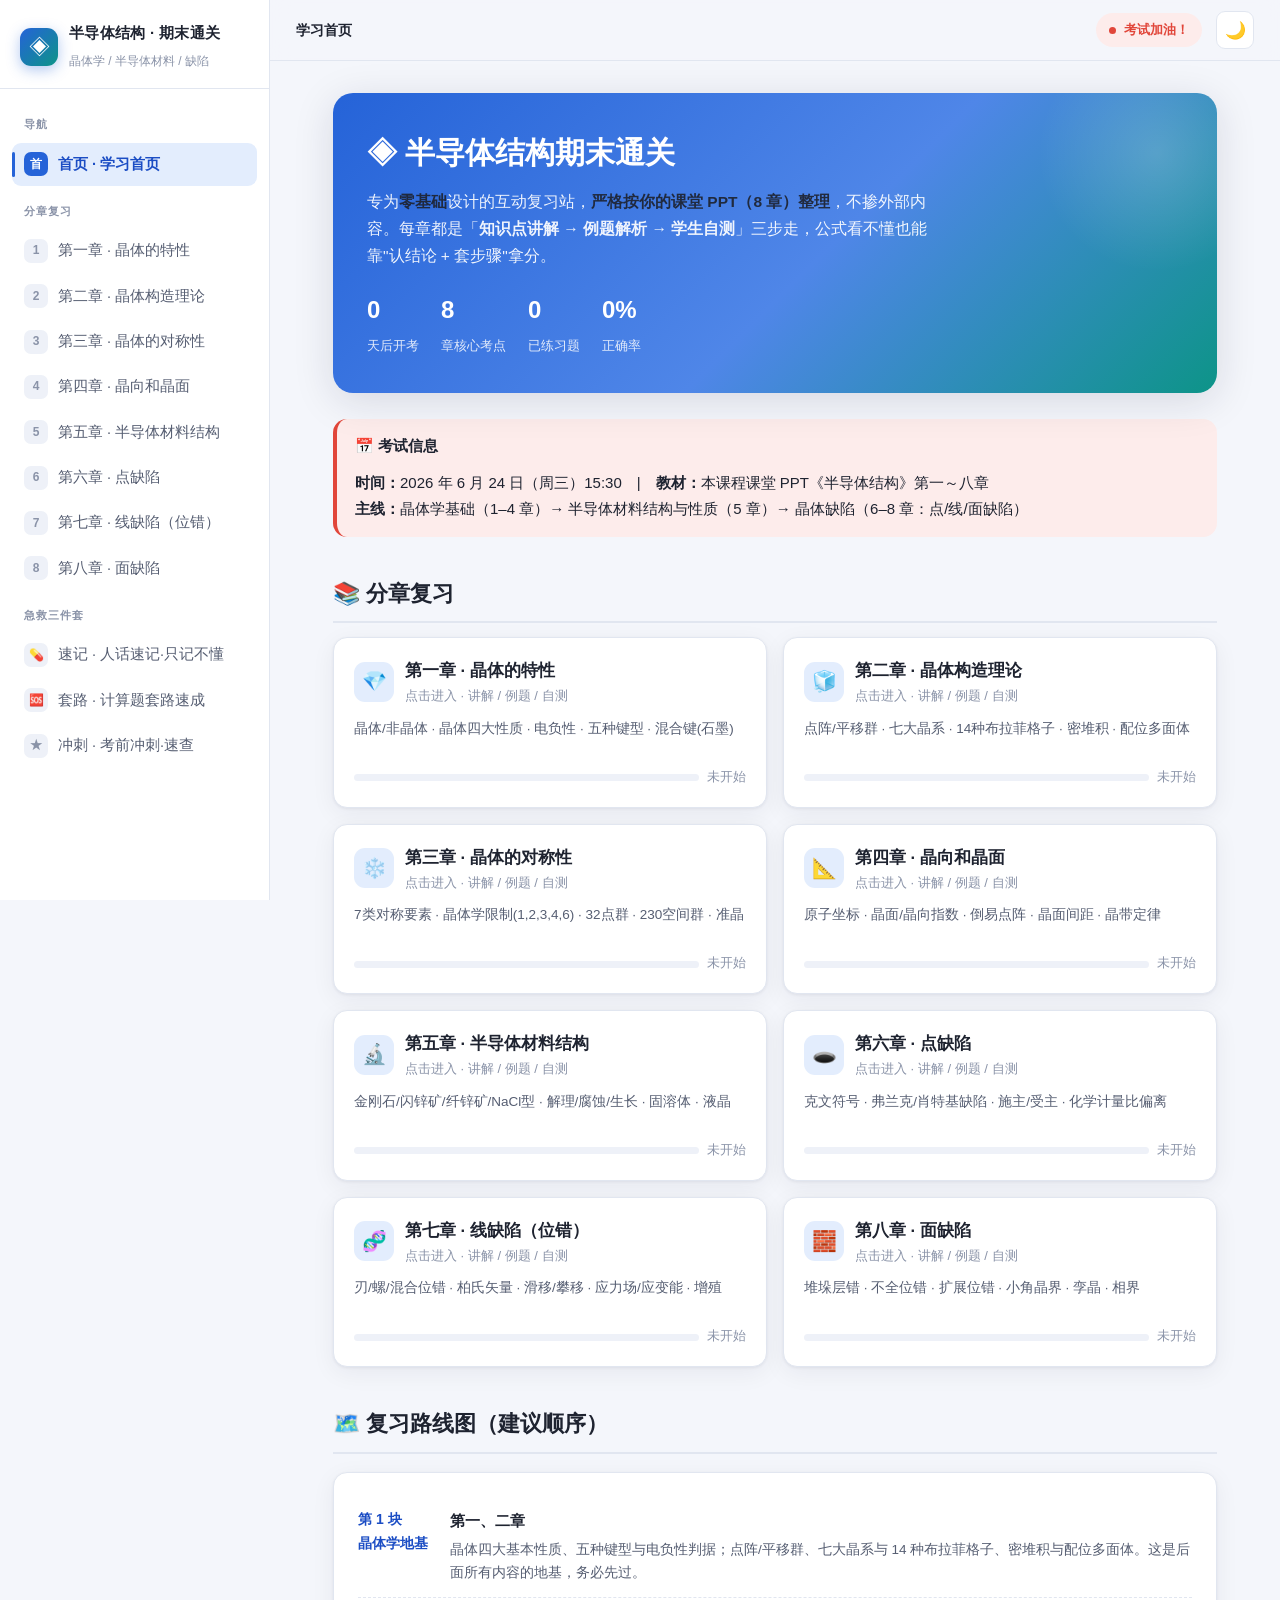
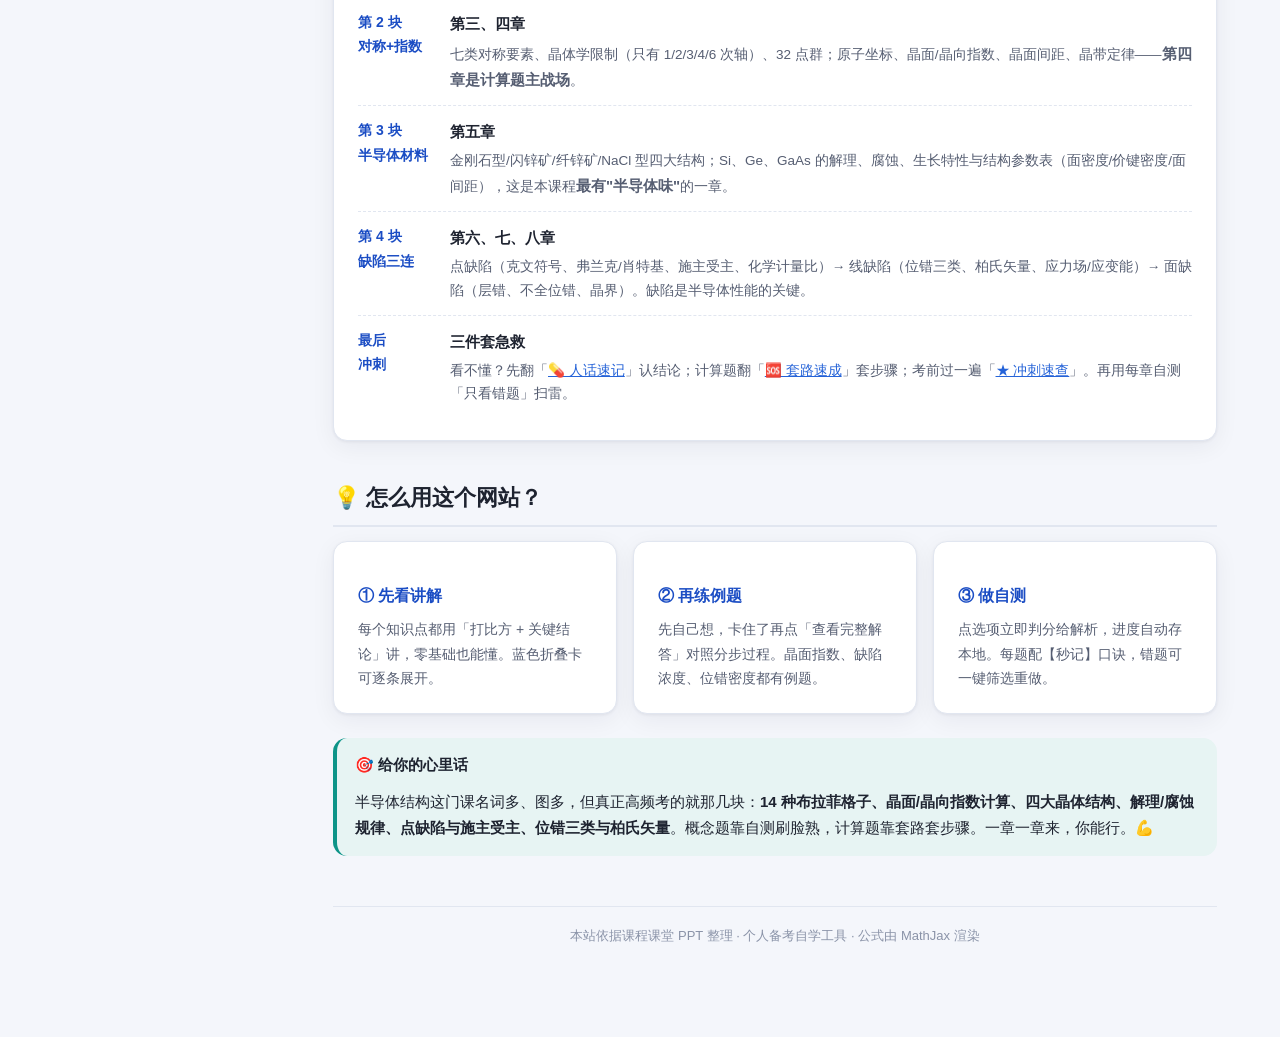
==== index.html @ 8ce544f2 "半导体结构期末复习站：8章讲解/例题/自测 + 速记/套路/冲刺 Co-Authored-By: Claude Opus 4.8 (1M context) <noreply@anthropic.com" ====
<!DOCTYPE html>
<html lang="zh-CN" data-theme="light">
<head>
<meta charset="UTF-8">
<meta name="viewport" content="width=device-width, initial-scale=1">
<title>半导体结构 · 期末通关</title>
<link rel="stylesheet" href="assets/css/style.css">
<link rel="icon" href="data:image/svg+xml,<svg xmlns='http://www.w3.org/2000/svg' viewBox='0 0 100 100'><text y='.9em' font-size='90'>◈</text></svg>">
<script>
window.MathJax = {
  tex: { inlineMath: [['\\(','\\)']], displayMath: [['\\[','\\]'],['$$','$$']] },
  svg: { fontCache: 'global' },
  options: { skipHtmlTags: ['script','noscript','style','textarea','pre','code'] }
};
</script>
<script defer src="assets/lib/tex-svg.js"></script>
</head>
<body data-page="index">
<main class="content">
  <div class="content-inner">

    <div class="hero">
      <h1>◈ 半导体结构期末通关</h1>
      <p>专为<strong>零基础</strong>设计的互动复习站，<strong>严格按你的课堂 PPT（8 章）整理</strong>，不掺外部内容。每章都是「<b>知识点讲解</b> → <b>例题解析</b> → <b>学生自测</b>」三步走，公式看不懂也能靠"认结论 + 套步骤"拿分。</p>
      <div class="hero-meta" id="hero-meta"></div>
    </div>

    <div class="callout key">
      <div class="callout-title">📅 考试信息</div>
      <p><strong>时间：</strong>2026 年 6 月 24 日（周三）15:30　|　<strong>教材：</strong>本课程课堂 PPT《半导体结构》第一～八章<br>
      <strong>主线：</strong>晶体学基础（1–4 章）→ 半导体材料结构与性质（5 章）→ 晶体缺陷（6–8 章：点/线/面缺陷）</p>
    </div>

    <h2>📚 分章复习</h2>
    <div class="grid cols-2" id="ch-grid"></div>

    <h2>🗺️ 复习路线图（建议顺序）</h2>
    <div class="card roadmap">
      <div class="rm-item">
        <div class="rm-day">第 1 块<br>晶体学地基</div>
        <div class="rm-task"><b>第一、二章</b>
          <p>晶体四大基本性质、五种键型与电负性判据；点阵/平移群、七大晶系与 14 种布拉菲格子、密堆积与配位多面体。这是后面所有内容的地基，务必先过。</p></div>
      </div>
      <div class="rm-item">
        <div class="rm-day">第 2 块<br>对称+指数</div>
        <div class="rm-task"><b>第三、四章</b>
          <p>七类对称要素、晶体学限制（只有 1/2/3/4/6 次轴）、32 点群；原子坐标、晶面/晶向指数、晶面间距、晶带定律——<b>第四章是计算题主战场</b>。</p></div>
      </div>
      <div class="rm-item">
        <div class="rm-day">第 3 块<br>半导体材料</div>
        <div class="rm-task"><b>第五章</b>
          <p>金刚石型/闪锌矿/纤锌矿/NaCl 型四大结构；Si、Ge、GaAs 的解理、腐蚀、生长特性与结构参数表（面密度/价键密度/面间距），这是本课程<b>最有"半导体味"</b>的一章。</p></div>
      </div>
      <div class="rm-item">
        <div class="rm-day">第 4 块<br>缺陷三连</div>
        <div class="rm-task"><b>第六、七、八章</b>
          <p>点缺陷（克文符号、弗兰克/肖特基、施主受主、化学计量比）→ 线缺陷（位错三类、柏氏矢量、应力场/应变能）→ 面缺陷（层错、不全位错、晶界）。缺陷是半导体性能的关键。</p></div>
      </div>
      <div class="rm-item">
        <div class="rm-day">最后<br>冲刺</div>
        <div class="rm-task"><b>三件套急救</b>
          <p>看不懂？先翻「<a href="cram.html">💊 人话速记</a>」认结论；计算题翻「<a href="solve.html">🆘 套路速成</a>」套步骤；考前过一遍「<a href="sprint.html">★ 冲刺速查</a>」。再用每章自测「只看错题」扫雷。</p></div>
      </div>
    </div>

    <h2>💡 怎么用这个网站？</h2>
    <div class="grid cols-3">
      <div class="card" style="margin:0">
        <h4>① 先看讲解</h4>
        <p style="font-size:14px;color:var(--text-soft);margin:0">每个知识点都用「打比方 + 关键结论」讲，零基础也能懂。蓝色折叠卡可逐条展开。</p>
      </div>
      <div class="card" style="margin:0">
        <h4>② 再练例题</h4>
        <p style="font-size:14px;color:var(--text-soft);margin:0">先自己想，卡住了再点「查看完整解答」对照分步过程。晶面指数、缺陷浓度、位错密度都有例题。</p>
      </div>
      <div class="card" style="margin:0">
        <h4>③ 做自测</h4>
        <p style="font-size:14px;color:var(--text-soft);margin:0">点选项立即判分给解析，进度自动存本地。每题配【秒记】口诀，错题可一键筛选重做。</p>
      </div>
    </div>

    <div class="callout tip" style="margin-top:24px">
      <div class="callout-title">🎯 给你的心里话</div>
      <p>半导体结构这门课名词多、图多，但真正高频考的就那几块：<b>14 种布拉菲格子、晶面/晶向指数计算、四大晶体结构、解理/腐蚀规律、点缺陷与施主受主、位错三类与柏氏矢量</b>。概念题靠自测刷脸熟，计算题靠套路套步骤。一章一章来，你能行。💪</p>
    </div>

    <div class="foot-note">
      本站依据课程课堂 PPT 整理 · 个人备考自学工具 · 公式由 MathJax 渲染
    </div>

  </div>
</main>
<script defer src="assets/js/app.js"></script>
</body>
</html>
---- assets/css/style.css ----
/* ===================================================================
   半导体结构期末复习 · 样式表  清爽护眼 · 浅/深色 · 响应式
=================================================================== */
:root {
  --bg: #f4f6fb; --surface: #ffffff; --surface-2: #eef1f8; --border: #e1e6f0;
  --text: #1e2330; --text-soft: #565e72; --text-faint: #8a93a8;
  --primary: #2563d8; --primary-soft: #e3edfd; --primary-ink: #1b4dc4;
  --accent: #0d9488; --success: #16a34a; --success-soft: #e4f6ea;
  --danger: #e1463a; --danger-soft: #fdeceb; --warn: #c97a00; --warn-soft: #fdf3dd;
  --shadow: 0 1px 3px rgba(20,25,55,.06), 0 6px 24px rgba(20,25,55,.06);
  --shadow-lg: 0 8px 40px rgba(20,25,55,.13);
  --radius: 14px; --radius-sm: 9px; --sidebar-w: 270px; --maxw: 884px;
  --mono: ui-monospace, "SF Mono", Menlo, Consolas, monospace;
  --sans: -apple-system, BlinkMacSystemFont, "Segoe UI", "PingFang SC",
          "Hiragino Sans GB", "Microsoft YaHei", "Noto Sans CJK SC", sans-serif;
}
html[data-theme="dark"] {
  --bg: #0e1020; --surface: #181b2e; --surface-2: #1f2338; --border: #2c3150;
  --text: #e7e9f3; --text-soft: #b3b9d0; --text-faint: #7b82a0;
  --primary: #6aa1ff; --primary-soft: #1e2950; --primary-ink: #9cc0ff;
  --accent: #2dd4bf; --success: #4ade80; --success-soft: #16361f;
  --danger: #f87171; --danger-soft: #3a1c1c; --warn: #fbbf24; --warn-soft: #3a2f10;
  --shadow: 0 1px 3px rgba(0,0,0,.3), 0 6px 24px rgba(0,0,0,.35);
  --shadow-lg: 0 8px 40px rgba(0,0,0,.5);
}
* { box-sizing: border-box; }
html { scroll-behavior: smooth; }
body { margin:0; font-family:var(--sans); background:var(--bg); color:var(--text);
  line-height:1.75; font-size:16px; -webkit-font-smoothing:antialiased; text-rendering:optimizeLegibility; }

.layout { display:flex; min-height:100vh; }
.sidebar { width:var(--sidebar-w); flex:0 0 var(--sidebar-w); background:var(--surface);
  border-right:1px solid var(--border); position:sticky; top:0; height:100vh; overflow-y:auto;
  z-index:40; display:flex; flex-direction:column; }
.sidebar-brand { padding:20px 20px 14px; display:flex; align-items:center; gap:11px; border-bottom:1px solid var(--border); }
.brand-logo { width:38px; height:38px; border-radius:11px; flex:0 0 38px;
  background:linear-gradient(135deg, var(--primary), var(--accent)); display:grid; place-items:center;
  color:#fff; font-size:21px; box-shadow:0 4px 14px rgba(37,99,216,.35); }
.brand-text b { display:block; font-size:15px; letter-spacing:.3px; }
.brand-text span { font-size:12px; color:var(--text-faint); }
.nav { padding:12px 12px 20px; flex:1; }
.nav-section-label { font-size:11px; font-weight:700; letter-spacing:1px; color:var(--text-faint);
  text-transform:uppercase; padding:14px 12px 6px; }
.nav a { display:flex; align-items:center; gap:10px; padding:9px 12px; margin:2px 0;
  border-radius:var(--radius-sm); color:var(--text-soft); text-decoration:none; font-size:14.5px;
  font-weight:500; transition:background .15s, color .15s; position:relative; }
.nav a:hover { background:var(--surface-2); color:var(--text); }
.nav a.active { background:var(--primary-soft); color:var(--primary-ink); font-weight:600; }
.nav a.active::before { content:""; position:absolute; left:0; top:9px; bottom:9px; width:3px; border-radius:2px; background:var(--primary); }
.nav .nav-num { flex:0 0 24px; height:24px; border-radius:7px; display:grid; place-items:center;
  font-size:12px; font-weight:700; background:var(--surface-2); color:var(--text-faint); }
.nav a.active .nav-num { background:var(--primary); color:#fff; }
.nav .nav-label { flex:1; }
.nav .nav-badge { font-size:11px; font-weight:700; padding:1px 7px; border-radius:10px; background:var(--success-soft); color:var(--success); }
.nav .nav-badge.partial { background:var(--warn-soft); color:var(--warn); }

.main { flex:1; min-width:0; display:flex; flex-direction:column; }
.topbar { position:sticky; top:0; z-index:30; background:color-mix(in srgb, var(--bg) 82%, transparent);
  backdrop-filter:saturate(180%) blur(10px); border-bottom:1px solid var(--border);
  display:flex; align-items:center; gap:14px; padding:11px 26px; }
.topbar .menu-btn { display:none; background:none; border:1px solid var(--border); border-radius:9px;
  width:38px; height:38px; font-size:18px; color:var(--text); cursor:pointer; }
.topbar .crumb { font-size:14px; color:var(--text-faint); flex:1; }
.topbar .crumb b { color:var(--text); }
.countdown { display:flex; align-items:center; gap:8px; font-size:13px; font-weight:600; color:var(--danger);
  background:var(--danger-soft); padding:6px 13px; border-radius:20px; }
.countdown .dot { width:7px; height:7px; border-radius:50%; background:var(--danger); animation:pulse 1.6s infinite; }
@keyframes pulse { 0%,100%{opacity:1} 50%{opacity:.35} }
.theme-toggle { background:var(--surface); border:1px solid var(--border); border-radius:9px; width:38px;
  height:38px; cursor:pointer; font-size:17px; color:var(--text); display:grid; place-items:center; transition:background .15s; }
.theme-toggle:hover { background:var(--surface-2); }
.content { padding:32px 26px 90px; width:100%; }
.content-inner { max-width:var(--maxw); margin:0 auto; }

.page-head { margin-bottom:26px; }
.page-head .eyebrow { font-size:12.5px; font-weight:700; letter-spacing:1.5px; color:var(--primary); text-transform:uppercase; }
.page-head h1 { font-size:30px; margin:6px 0 8px; letter-spacing:.3px; line-height:1.3; }
.page-head .lead { font-size:16px; color:var(--text-soft); margin:0; }
.content h2 { font-size:22px; margin:38px 0 14px; padding-bottom:8px; border-bottom:2px solid var(--border); scroll-margin-top:80px; }
.content h3 { font-size:18px; margin:26px 0 10px; color:var(--text); }
.content h4 { font-size:15.5px; margin:18px 0 8px; color:var(--primary-ink); }
.content p { margin:11px 0; }
.content ul, .content ol { margin:11px 0; padding-left:24px; }
.content li { margin:5px 0; }
.content a { color:var(--primary); }
.content strong { color:var(--text); font-weight:700; }
.content em { color:var(--accent); font-style:normal; font-weight:600; }
mjx-container { overflow-x:auto; overflow-y:hidden; max-width:100%; }
mjx-container[display="true"] { margin:14px 0 !important; }

.card { background:var(--surface); border:1px solid var(--border); border-radius:var(--radius);
  padding:22px 24px; margin:18px 0; box-shadow:var(--shadow); }
.card.flush { padding:0; overflow:hidden; }
.callout { border-radius:var(--radius); padding:14px 18px; margin:16px 0; border-left:4px solid var(--primary);
  background:var(--primary-soft); font-size:15px; }
.callout .callout-title { font-weight:700; margin-bottom:4px; display:flex; align-items:center; gap:7px; }
.callout p:first-child { margin-top:0; }
.callout p:last-child { margin-bottom:0; }
.callout.tip { border-color:var(--accent); background:color-mix(in srgb, var(--accent) 10%, var(--surface)); }
.callout.warn { border-color:var(--warn); background:var(--warn-soft); }
.callout.key { border-color:var(--danger); background:var(--danger-soft); }
.callout.analogy { border-color:var(--accent); background:color-mix(in srgb, var(--accent) 9%, var(--surface)); }
.formula-box { background:var(--surface-2); border:1px dashed var(--border); border-radius:var(--radius-sm);
  padding:6px 18px; margin:16px 0; position:relative; }
.formula-box .formula-tag { position:absolute; top:-10px; left:14px; background:var(--primary); color:#fff;
  font-size:11px; font-weight:700; padding:2px 9px; border-radius:10px; }

details.concept { border:1px solid var(--border); border-radius:var(--radius); margin:14px 0;
  background:var(--surface); overflow:hidden; box-shadow:var(--shadow); }
details.concept > summary { list-style:none; cursor:pointer; padding:16px 20px; font-size:17px; font-weight:650;
  display:flex; align-items:center; gap:12px; transition:background .15s; }
details.concept > summary::-webkit-details-marker { display:none; }
details.concept > summary:hover { background:var(--surface-2); }
details.concept > summary .chev { margin-left:auto; transition:transform .2s; color:var(--text-faint); }
details.concept[open] > summary .chev { transform:rotate(90deg); }
details.concept > summary .ico { width:30px; height:30px; border-radius:9px; flex:0 0 30px; display:grid;
  place-items:center; font-size:16px; background:var(--primary-soft); color:var(--primary-ink); }
details.concept .concept-body { padding:4px 20px 18px; border-top:1px solid var(--border); }

.example { border:1px solid var(--border); border-radius:var(--radius); margin:22px 0; background:var(--surface);
  box-shadow:var(--shadow); overflow:hidden; }
.example-head { padding:15px 20px; background:var(--surface-2); display:flex; align-items:center; gap:10px;
  flex-wrap:wrap; border-bottom:1px solid var(--border); }
.example-head .ex-no { font-weight:700; color:var(--primary-ink); font-size:15px; }
.example-head .ex-title { font-weight:650; font-size:15.5px; flex:1 1 auto; }
.tag { font-size:11.5px; font-weight:600; padding:2px 9px; border-radius:20px; background:var(--primary-soft); color:var(--primary-ink); }
.tag.src { background:var(--surface); border:1px solid var(--border); color:var(--text-faint); }
.tag.calc { background:var(--warn-soft); color:var(--warn); }
.tag.proof { background:color-mix(in srgb, var(--accent) 14%, var(--surface)); color:var(--accent); }
.example-body { padding:18px 20px; }
.problem-stmt { background:var(--surface-2); border-radius:var(--radius-sm); padding:12px 16px; margin-bottom:8px; font-size:15.5px; }
.problem-stmt .lbl { font-weight:700; color:var(--text); margin-right:6px; }
.solution-toggle { margin-top:12px; background:var(--primary); color:#fff; border:none; padding:9px 18px;
  border-radius:9px; font-size:14px; font-weight:600; cursor:pointer; font-family:var(--sans); transition:filter .15s; }
.solution-toggle:hover { filter:brightness(1.07); }
.solution { display:none; margin-top:14px; }
.solution.show { display:block; animation:fade .3s; }
@keyframes fade { from{opacity:0; transform:translateY(-4px)} to{opacity:1; transform:none} }
.step { display:flex; gap:13px; margin:14px 0; }
.step .step-n { flex:0 0 28px; height:28px; border-radius:50%; background:var(--primary); color:#fff;
  font-weight:700; font-size:13px; display:grid; place-items:center; margin-top:2px; }
.step .step-c { flex:1; min-width:0; }
.step .step-c h5 { margin:2px 0 6px; font-size:15px; color:var(--primary-ink); }
.step .step-c p { margin:6px 0; }
.answer-final { margin-top:14px; border-radius:var(--radius-sm); background:var(--success-soft);
  border:1px solid color-mix(in srgb, var(--success) 30%, transparent); padding:12px 16px; }
.answer-final .lbl { color:var(--success); font-weight:700; margin-right:6px; }

.quiz-toolbar { display:flex; align-items:center; gap:12px; flex-wrap:wrap; margin:14px 0 18px; padding:14px 18px;
  background:var(--surface); border:1px solid var(--border); border-radius:var(--radius); box-shadow:var(--shadow); }
.quiz-toolbar .qstat { font-size:14px; color:var(--text-soft); }
.quiz-toolbar .qstat b { color:var(--text); font-size:16px; }
.quiz-toolbar .spacer { flex:1; }
.btn { background:var(--surface-2); color:var(--text); border:1px solid var(--border); padding:7px 15px;
  border-radius:9px; font-size:13.5px; font-weight:600; cursor:pointer; font-family:var(--sans); transition:all .15s; }
.btn:hover { background:var(--border); }
.btn.primary { background:var(--primary); color:#fff; border-color:var(--primary); }
.btn.primary:hover { filter:brightness(1.07); }
.btn.ghost { background:transparent; }
.btn.active { background:var(--primary); color:#fff; border-color:var(--primary); }
.quiz-item { background:var(--surface); border:1px solid var(--border); border-radius:var(--radius);
  padding:20px 22px; margin:16px 0; box-shadow:var(--shadow); }
.quiz-item.hidden { display:none; }
.q-meta { display:flex; align-items:center; gap:9px; margin-bottom:10px; }
.q-index { font-weight:700; color:var(--primary-ink); font-size:14px; }
.q-type { font-size:11px; font-weight:700; padding:2px 8px; border-radius:20px; background:var(--surface-2); color:var(--text-faint); }
.q-type.multiple { background:var(--warn-soft); color:var(--warn); }
.q-type.judge { background:color-mix(in srgb, var(--accent) 14%, var(--surface)); color:var(--accent); }
.q-done { margin-left:auto; font-size:12px; font-weight:700; display:none; }
.quiz-item.answered.correct .q-done { display:inline; color:var(--success); }
.quiz-item.answered.wrong .q-done { display:inline; color:var(--danger); }
.q-stem { font-size:16px; font-weight:550; margin-bottom:14px; }
.q-options { list-style:none; margin:0; padding:0; }
.q-options li { border:1.5px solid var(--border); border-radius:10px; padding:11px 15px; margin:8px 0;
  cursor:pointer; display:flex; align-items:flex-start; gap:11px; transition:border-color .15s, background .15s; font-size:15px; }
.q-options li:hover { border-color:var(--primary); background:var(--primary-soft); }
.q-options li .opt-key { flex:0 0 24px; height:24px; border-radius:7px; border:1.5px solid var(--border);
  display:grid; place-items:center; font-size:13px; font-weight:700; color:var(--text-soft); background:var(--surface); }
.q-options li.selected { border-color:var(--primary); background:var(--primary-soft); }
.q-options li.selected .opt-key { background:var(--primary); color:#fff; border-color:var(--primary); }
.q-options li .opt-text { flex:1; padding-top:1px; }
.quiz-item.answered .q-options li { cursor:default; }
.quiz-item.answered .q-options li:hover { background:var(--surface); }
.q-options li.is-correct { border-color:var(--success); background:var(--success-soft); }
.q-options li.is-correct:hover { background:var(--success-soft); }
.q-options li.is-correct .opt-key { background:var(--success); color:#fff; border-color:var(--success); }
.q-options li.is-wrong { border-color:var(--danger); background:var(--danger-soft); }
.q-options li.is-wrong:hover { background:var(--danger-soft); }
.q-options li.is-wrong .opt-key { background:var(--danger); color:#fff; border-color:var(--danger); }
.q-options li .mark { margin-left:auto; font-weight:700; }
.q-actions { margin-top:14px; display:flex; gap:10px; align-items:center; }
.q-explain { display:none; margin-top:14px; padding:13px 16px; border-radius:var(--radius-sm);
  background:var(--surface-2); border-left:4px solid var(--accent); font-size:14.5px; }
.quiz-item.answered .q-explain { display:block; animation:fade .3s; }
.q-explain .lbl { font-weight:700; color:var(--accent); margin-right:6px; }

.tabs { display:flex; gap:6px; margin:4px 0 22px; border-bottom:1px solid var(--border); flex-wrap:wrap; }
.tabs button { background:none; border:none; padding:11px 16px; cursor:pointer; font-size:15px; font-weight:600;
  color:var(--text-faint); border-bottom:2.5px solid transparent; font-family:var(--sans); margin-bottom:-1px; transition:color .15s; }
.tabs button:hover { color:var(--text); }
.tabs button.active { color:var(--primary); border-bottom-color:var(--primary); }
.tab-panel { display:none; }
.tab-panel.active { display:block; animation:fade .25s; }

.hero { background:linear-gradient(135deg, var(--primary), #4f86e8 55%, var(--accent)); border-radius:20px;
  padding:34px 34px; color:#fff; margin-bottom:26px; box-shadow:var(--shadow-lg); position:relative; overflow:hidden; }
.hero::after { content:""; position:absolute; right:-60px; top:-60px; width:240px; height:240px;
  background:radial-gradient(circle, rgba(255,255,255,.18), transparent 70%); }
.hero h1 { font-size:30px; margin:0 0 8px; position:relative; }
.hero p { font-size:15.5px; opacity:.92; margin:0; max-width:580px; position:relative; }
.hero .hero-meta { display:flex; gap:22px; margin-top:20px; flex-wrap:wrap; position:relative; }
.hero .hero-meta div b { display:block; font-size:24px; }
.hero .hero-meta div span { font-size:12.5px; opacity:.85; }
.grid { display:grid; gap:16px; }
.grid.cols-2 { grid-template-columns:repeat(2, 1fr); }
.grid.cols-3 { grid-template-columns:repeat(3, 1fr); }
.ch-card { display:block; text-decoration:none; color:inherit; background:var(--surface); border:1px solid var(--border);
  border-radius:var(--radius); padding:18px 20px; box-shadow:var(--shadow); transition:transform .15s, box-shadow .15s, border-color .15s; }
.ch-card:hover { transform:translateY(-3px); box-shadow:var(--shadow-lg); border-color:var(--primary); }
.ch-card .ch-top { display:flex; align-items:center; gap:11px; margin-bottom:9px; }
.ch-card .ch-icon { width:40px; height:40px; border-radius:11px; flex:0 0 40px; background:var(--primary-soft);
  color:var(--primary-ink); display:grid; place-items:center; font-size:20px; font-weight:700; }
.ch-card h3 { margin:0; font-size:16.5px; }
.ch-card .ch-sub { font-size:13px; color:var(--text-faint); }
.ch-card .ch-desc { font-size:13.5px; color:var(--text-soft); margin:6px 0 12px; min-height:38px; }
.ch-card .ch-foot { display:flex; align-items:center; gap:8px; font-size:12.5px; color:var(--text-faint); }
.progress-bar { height:7px; background:var(--surface-2); border-radius:5px; overflow:hidden; flex:1; }
.progress-bar > i { display:block; height:100%; background:linear-gradient(90deg, var(--primary), var(--accent)); border-radius:5px; transition:width .5s; }
.roadmap { counter-reset:rm; }
.roadmap .rm-item { display:flex; gap:14px; padding:12px 0; border-bottom:1px dashed var(--border); }
.roadmap .rm-item:last-child { border-bottom:none; }
.roadmap .rm-day { flex:0 0 78px; font-weight:700; color:var(--primary-ink); font-size:14px; }
.roadmap .rm-task { flex:1; }
.roadmap .rm-task b { font-size:15px; }
.roadmap .rm-task p { margin:3px 0 0; font-size:13.5px; color:var(--text-soft); }

.tbl-wrap { overflow-x:auto; margin:16px 0; }
table.qm { width:100%; border-collapse:collapse; font-size:14.5px; background:var(--surface);
  border-radius:var(--radius); overflow:hidden; box-shadow:var(--shadow); }
table.qm th, table.qm td { padding:10px 14px; text-align:left; border-bottom:1px solid var(--border); vertical-align:top; }
table.qm th { background:var(--surface-2); font-weight:700; font-size:13.5px; }
table.qm tr:last-child td { border-bottom:none; }
table.qm td:first-child { font-weight:600; }
.toast { position:fixed; bottom:26px; left:50%; transform:translateX(-50%) translateY(20px); background:var(--text);
  color:var(--bg); padding:11px 22px; border-radius:24px; font-size:14px; font-weight:600; box-shadow:var(--shadow-lg);
  opacity:0; pointer-events:none; transition:all .3s; z-index:100; }
.toast.show { opacity:1; transform:translateX(-50%) translateY(0); }
.scrim { display:none; position:fixed; inset:0; background:rgba(10,12,25,.5); z-index:39; }
.scrim.show { display:block; }
.foot-note { margin-top:50px; padding-top:18px; border-top:1px solid var(--border); font-size:13px; color:var(--text-faint); text-align:center; }
.pager { display:flex; justify-content:space-between; gap:14px; margin-top:40px; }
.pager a { flex:1; text-decoration:none; color:inherit; background:var(--surface); border:1px solid var(--border);
  border-radius:var(--radius); padding:14px 18px; box-shadow:var(--shadow); transition:border-color .15s, transform .15s; }
.pager a:hover { border-color:var(--primary); transform:translateY(-2px); }
.pager a span { font-size:12px; color:var(--text-faint); }
.pager a b { display:block; font-size:15px; margin-top:2px; }
.pager a.next { text-align:right; }
.pager a.disabled { visibility:hidden; }
.viz-legend { display:flex; gap:16px; flex-wrap:wrap; font-size:13px; color:var(--text-soft); margin-top:8px; }
.viz-legend span { display:inline-flex; align-items:center; gap:6px; }
.viz-legend i { width:13px; height:13px; border-radius:50%; display:inline-block; }

@media (max-width:920px) { .grid.cols-3 { grid-template-columns:repeat(2, 1fr); } }
@media (max-width:780px) {
  :root { --sidebar-w:280px; }
  .sidebar { position:fixed; left:0; top:0; transform:translateX(-100%); transition:transform .25s; box-shadow:var(--shadow-lg); }
  .sidebar.open { transform:translateX(0); }
  .topbar .menu-btn { display:grid; place-items:center; }
  .content { padding:22px 16px 80px; }
  .grid.cols-2, .grid.cols-3 { grid-template-columns:1fr; }
  .hero { padding:26px 22px; } .hero h1 { font-size:24px; } .page-head h1 { font-size:25px; }
  .countdown .cd-label { display:none; }
}
@media print {
  .sidebar, .topbar, .solution-toggle, .quiz-toolbar, .q-actions, .theme-toggle, .pager { display:none !important; }
  .solution { display:block !important; } .q-explain { display:block !important; }
  .card, .example, .quiz-item { box-shadow:none; break-inside:avoid; }
}
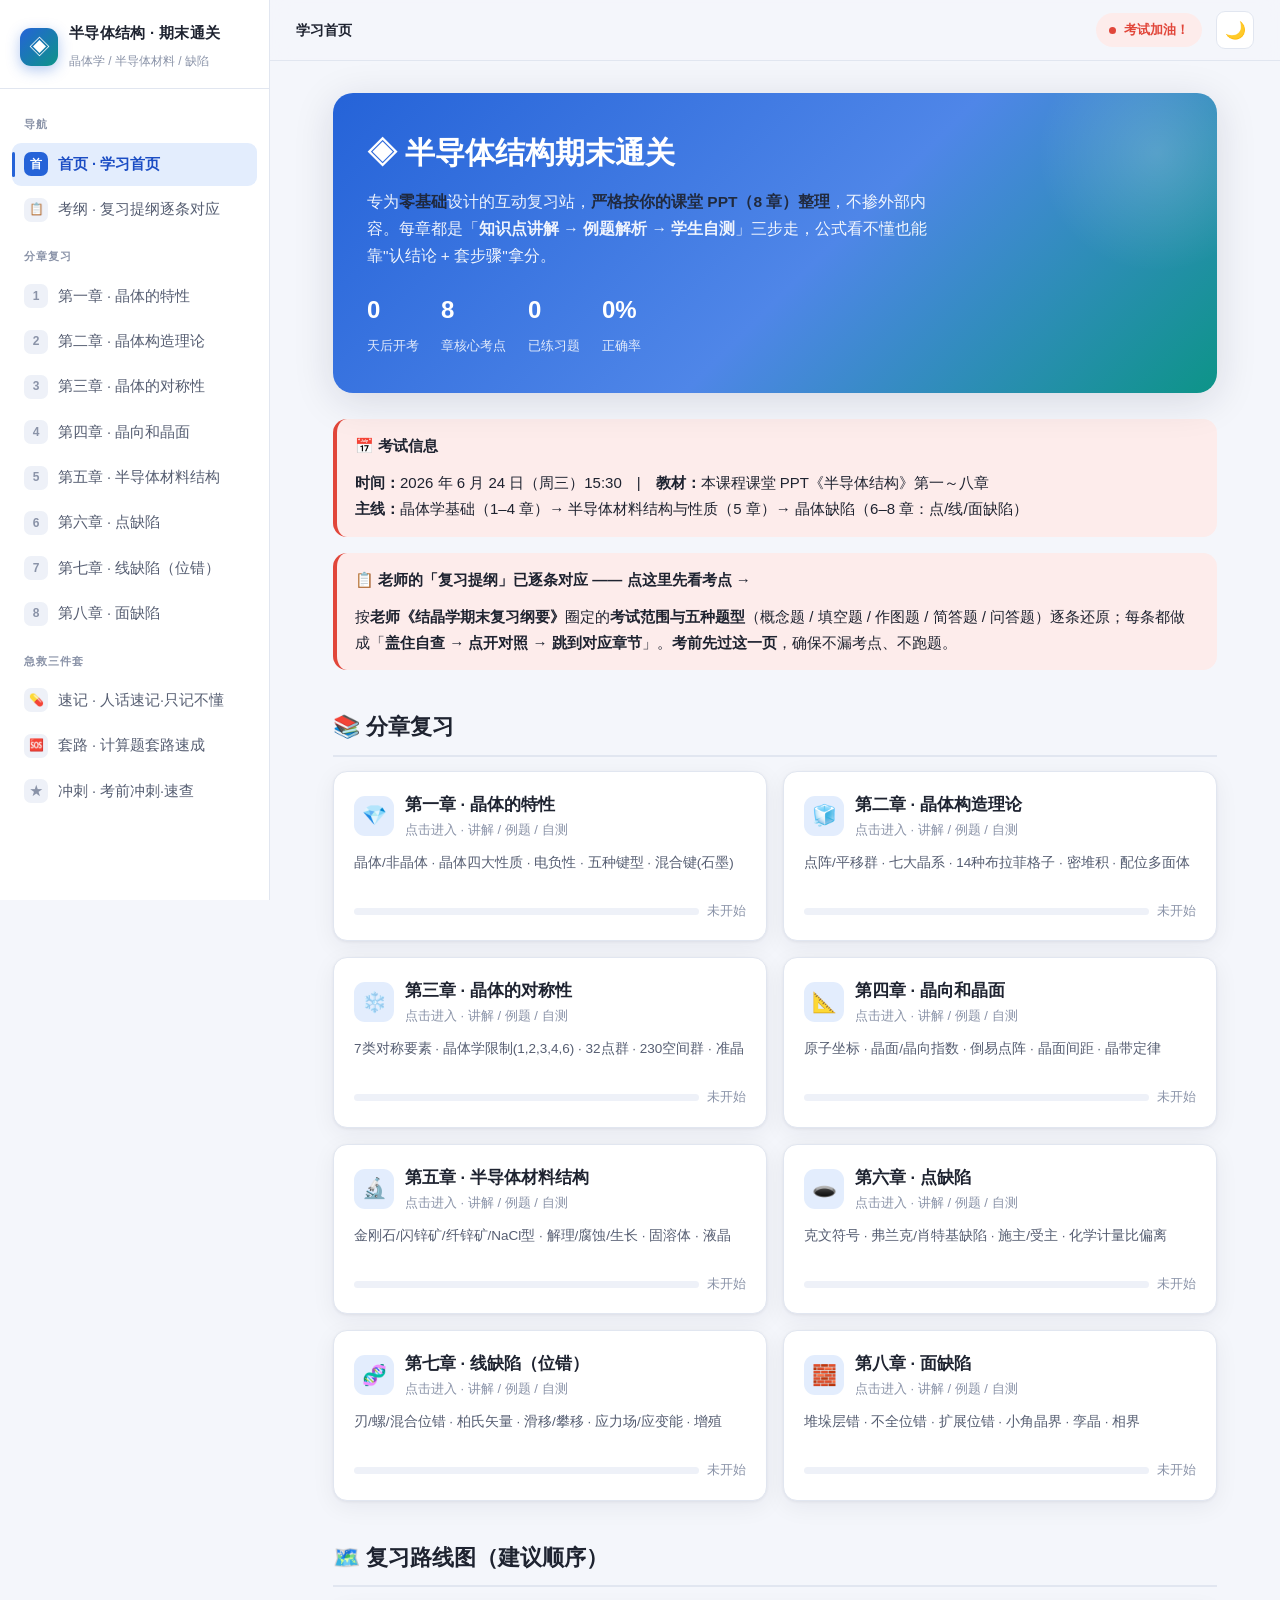
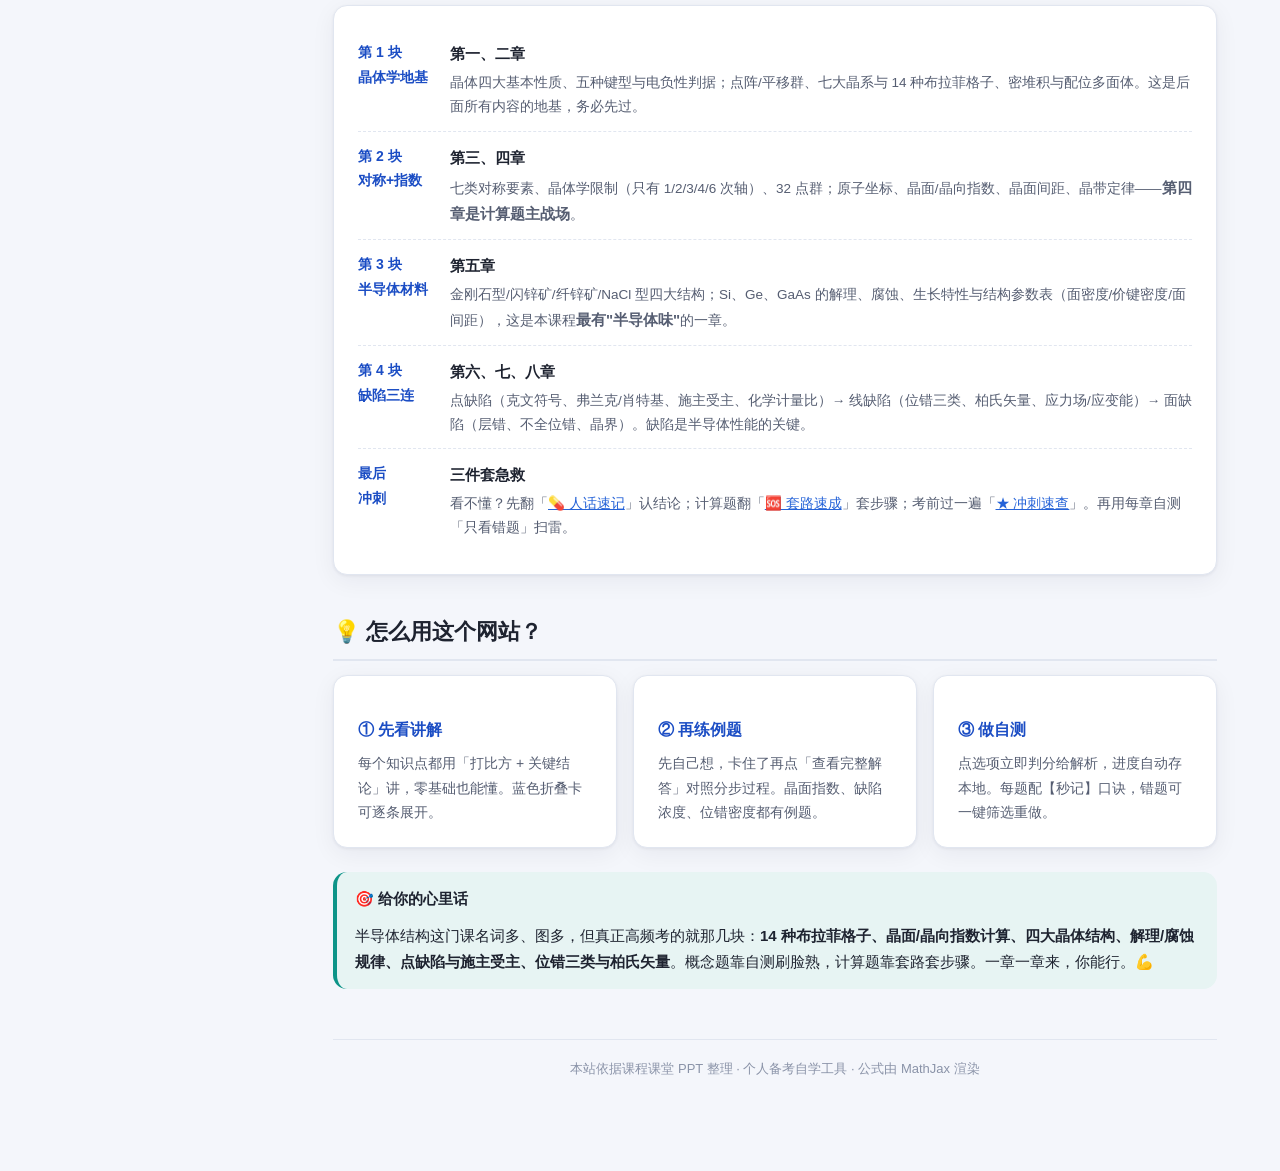
==== commit 8069e37d: "按复习提纲更新：补萤石CaF₂/赤铜矿Cu₂O 3D + L/U型平面源动画 + 复习提纲逐条对应页 - 据老师《结晶学期末复习纲要》逐条核对站点覆盖 - 新增 viz：fluorite(CaF₂,C" ====
--- a/index.html
+++ b/index.html
@@ -30,6 +30,11 @@
       <p><strong>时间：</strong>2026 年 6 月 24 日（周三）15:30　|　<strong>教材：</strong>本课程课堂 PPT《半导体结构》第一～八章<br>
       <strong>主线：</strong>晶体学基础（1–4 章）→ 半导体材料结构与性质（5 章）→ 晶体缺陷（6–8 章：点/线/面缺陷）</p>
     </div>
+
+    <a href="outline.html" class="callout key" style="display:block;text-decoration:none;color:inherit;border-left-color:var(--danger);cursor:pointer">
+      <div class="callout-title">📋 老师的「复习提纲」已逐条对应 —— 点这里先看考点 →</div>
+      <p>按<strong>老师《结晶学期末复习纲要》</strong>圈定的<strong>考试范围与五种题型</strong>（概念题 / 填空题 / 作图题 / 简答题 / 问答题）逐条还原；每条都做成「<b>盖住自查 → 点开对照 → 跳到对应章节</b>」。<strong>考前先过这一页</strong>，确保不漏考点、不跑题。</p>
+    </a>
 
     <h2>📚 分章复习</h2>
     <div class="grid cols-2" id="ch-grid"></div>
